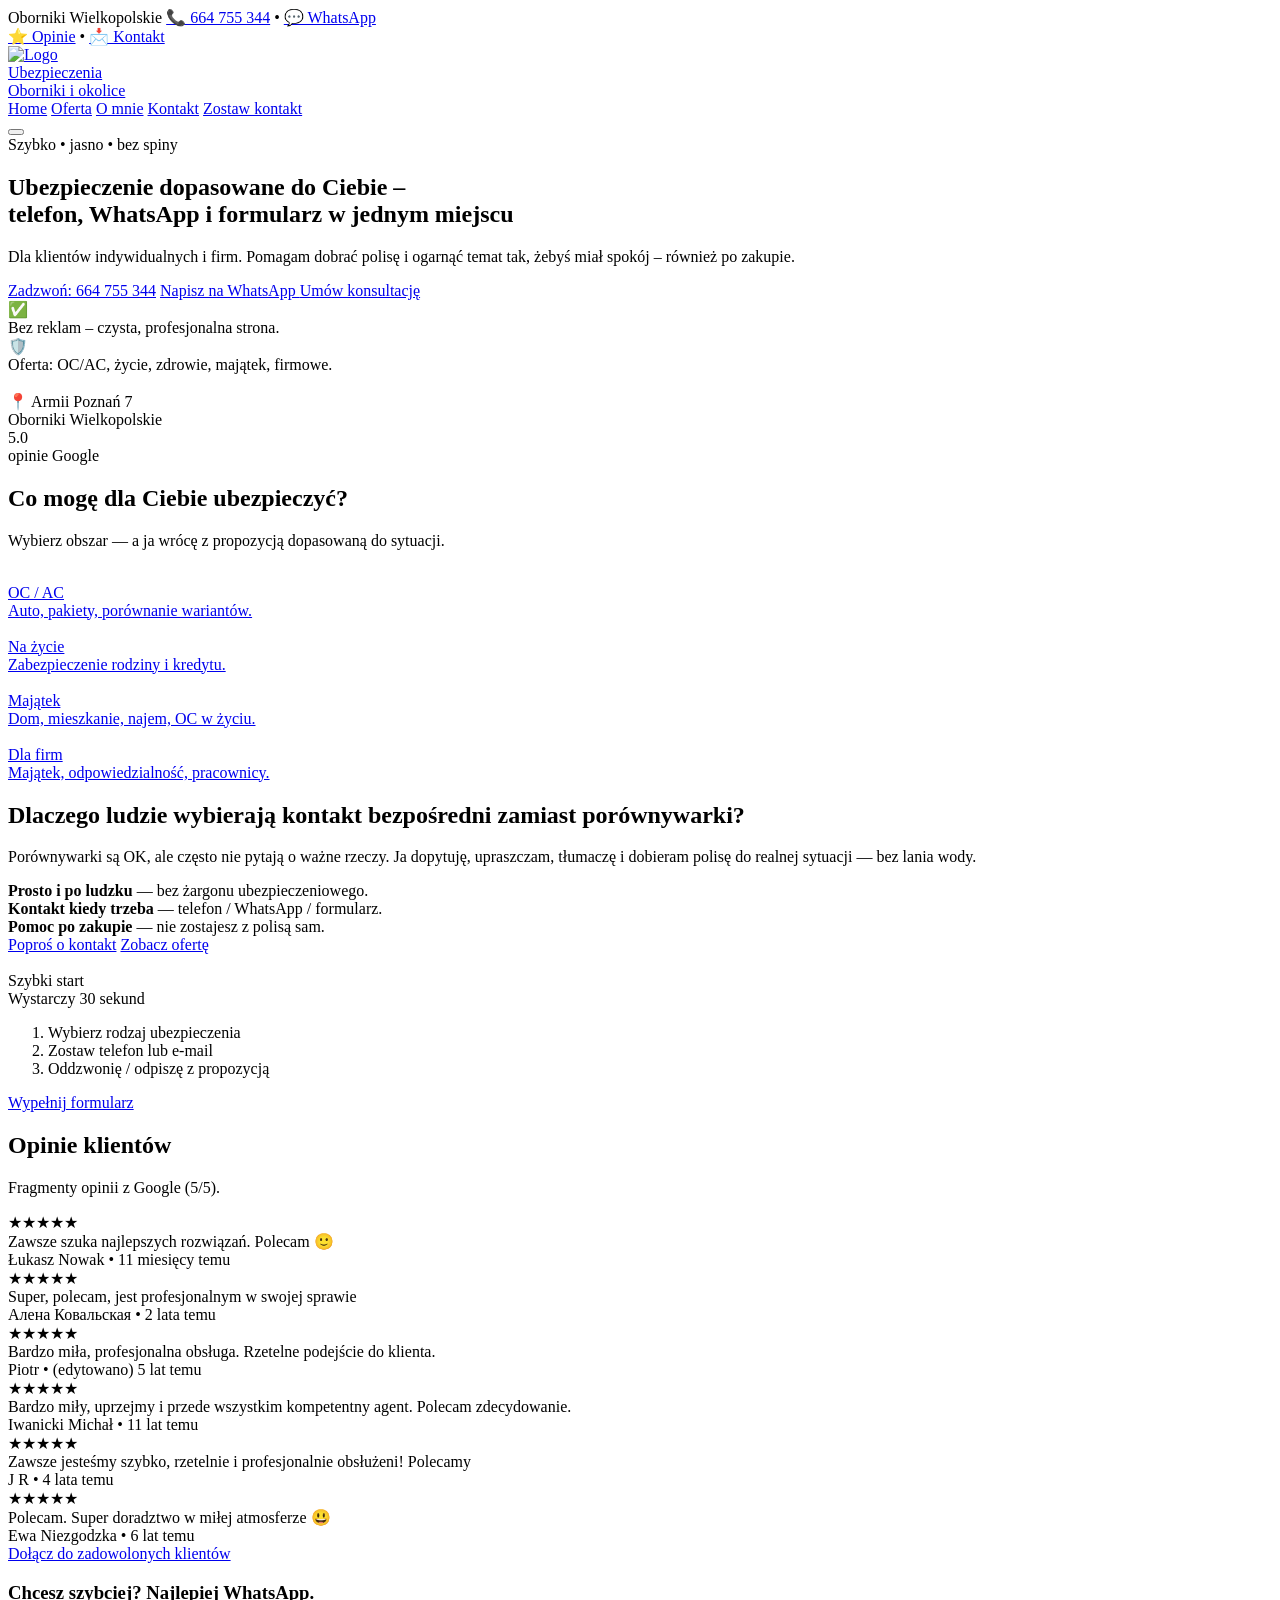
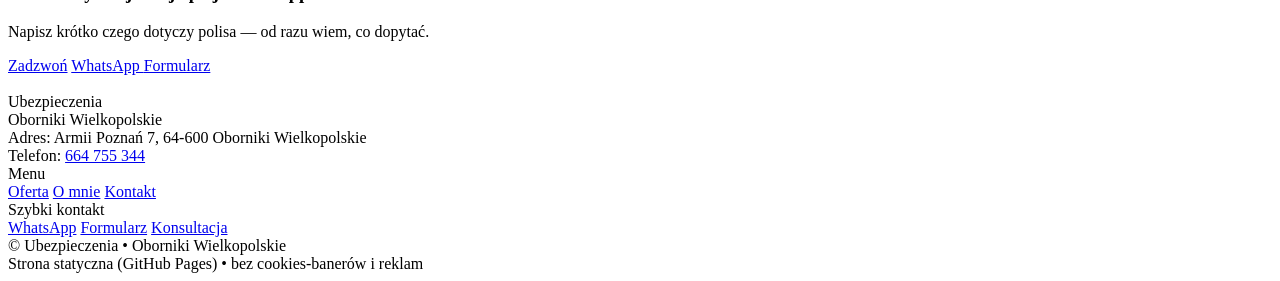
==== index.html @ a4dc32fe "Add files via upload" ====
<!doctype html>
<html lang="pl">
<head>
  <meta charset="utf-8" />
  <meta name="viewport" content="width=device-width,initial-scale=1" />
  <meta name="description" content="Ubezpieczenia Oborniki Wielkopolskie – szybki kontakt, dopasowanie polisy, pomoc po sprzedaży. Zadzwoń lub napisz na WhatsApp." />
  <title>Ubezpieczenia – Oborniki Wielkopolskie | Kontakt od ręki</title>
  <link rel="icon" href="assets/logo/logo.svg" type="image/svg+xml">
  <link rel="stylesheet" href="assets/css/style.css" />
</head>

<body>
  <!-- Top bar -->
  <div class="topbar">
    <div class="container topbar__inner">
      <div class="topbar__left">
        <span class="badge">Oborniki Wielkopolskie</span>
        <a class="topbar__link" href="tel:+48664755344">📞 664 755 344</a>
        <span class="dot">•</span>
        <a class="topbar__link" target="_blank" rel="noopener" href="https://wa.me/48664755344?text=Cze%C5%9B%C4%87%2C%20chc%C4%99%20pozna%C4%87%20ofert%C4%99%20ubezpieczenia.">💬 WhatsApp</a>
      </div>
      <div class="topbar__right">
        <a class="topbar__link" href="#opinie">⭐ Opinie</a>
        <span class="dot">•</span>
        <a class="topbar__link" href="kontakt.html">📩 Kontakt</a>
      </div>
    </div>
  </div>

  <!-- Header -->
  <header class="header">
    <div class="container header__inner">
      <a class="brand" href="index.html" aria-label="Strona główna">
        <img src="assets/logo/logo.svg" class="brand__logo" alt="Logo" />
        <div class="brand__text">
          <div class="brand__name">Ubezpieczenia</div>
          <div class="brand__sub">Oborniki i okolice</div>
        </div>
      </a>

      <nav class="nav" id="nav">
        <a class="nav__link is-active" href="index.html">Home</a>
        <a class="nav__link" href="oferta.html">Oferta</a>
        <a class="nav__link" href="o-mnie.html">O mnie</a>
        <a class="nav__link" href="kontakt.html">Kontakt</a>
        <a class="btn btn--small btn--primary" href="kontakt.html#formularz">Zostaw kontakt</a>
      </nav>

      <button class="burger" id="burger" aria-label="Menu">
        <span></span><span></span><span></span>
      </button>
    </div>
  </header>

  <!-- Hero -->
  <main>
    <section class="hero">
      <div class="container hero__inner">
        <div class="hero__content">
          <div class="kicker">Szybko • jasno • bez spiny</div>
          <h1 class="hero__title">
            Ubezpieczenie dopasowane do Ciebie –<br />
            <span class="accent">telefon, WhatsApp i formularz</span> w jednym miejscu
          </h1>
          <p class="hero__desc">
            Dla klientów indywidualnych i firm. Pomagam dobrać polisę i ogarnąć temat tak,
            żebyś miał spokój – również po zakupie.
          </p>

          <div class="hero__cta">
            <a class="btn btn--primary" href="tel:+48664755344">Zadzwoń: 664 755 344</a>
            <a class="btn btn--ghost" target="_blank" rel="noopener"
               href="https://wa.me/48664755344?text=Cze%C5%9B%C4%87%2C%20chc%C4%99%20pozna%C4%87%20ofert%C4%99%20ubezpieczenia.">
              Napisz na WhatsApp
            </a>
            <a class="btn btn--soft" href="kontakt.html#konsultacja">Umów konsultację</a>
          </div>

          <div class="hero__proof">
            <div class="proof">
              <div class="proof__icon">✅</div>
              <div class="proof__text">
                Bez reklam – czysta, profesjonalna strona.
              </div>
            </div>
            <div class="proof">
              <div class="proof__icon">🛡️</div>
              <div class="proof__text">
                Oferta: OC/AC, życie, zdrowie, majątek, firmowe.
              </div>
            </div>
          </div>
        </div>

        <div class="hero__visual" aria-hidden="true">
          <div class="cardVisual">
            <img src="assets/img/hero-illustration.svg" alt="" />
            <div class="cardVisual__float cardVisual__float--1">
              <div class="miniTag">📍 Armii Poznań 7</div>
              <div class="miniTag miniTag--alt">Oborniki Wielkopolskie</div>
            </div>
            <div class="cardVisual__float cardVisual__float--2">
              <div class="miniStat">
                <div class="miniStat__big">5.0</div>
                <div class="miniStat__small">opinie Google</div>
              </div>
            </div>
          </div>
        </div>
      </div>

      <div class="hero__bg" aria-hidden="true"></div>
    </section>

    <!-- Services -->
    <section class="section">
      <div class="container">
        <div class="section__head">
          <h2>Co mogę dla Ciebie ubezpieczyć?</h2>
          <p>Wybierz obszar — a ja wrócę z propozycją dopasowaną do sytuacji.</p>
        </div>

        <div class="grid4">
          <a class="svc" href="oferta.html#ocac">
            <img src="assets/img/car.svg" alt="" class="svc__icon">
            <div class="svc__title">OC / AC</div>
            <div class="svc__desc">Auto, pakiety, porównanie wariantów.</div>
          </a>

          <a class="svc" href="oferta.html#zycie">
            <img src="assets/img/heart.svg" alt="" class="svc__icon">
            <div class="svc__title">Na życie</div>
            <div class="svc__desc">Zabezpieczenie rodziny i kredytu.</div>
          </a>

          <a class="svc" href="oferta.html#majatek">
            <img src="assets/img/home.svg" alt="" class="svc__icon">
            <div class="svc__title">Majątek</div>
            <div class="svc__desc">Dom, mieszkanie, najem, OC w życiu.</div>
          </a>

          <a class="svc" href="oferta.html#firma">
            <img src="assets/img/business.svg" alt="" class="svc__icon">
            <div class="svc__title">Dla firm</div>
            <div class="svc__desc">Majątek, odpowiedzialność, pracownicy.</div>
          </a>
        </div>
      </div>
    </section>

    <!-- Why -->
    <section class="section section--alt">
      <div class="container twoCol">
        <div>
          <h2>Dlaczego ludzie wybierają kontakt bezpośredni zamiast porównywarki?</h2>
          <p class="muted">
            Porównywarki są OK, ale często nie pytają o ważne rzeczy. Ja dopytuję, upraszczam,
            tłumaczę i dobieram polisę do realnej sytuacji — bez lania wody.
          </p>

          <div class="bullets">
            <div class="bullet">
              <div class="bullet__dot"></div>
              <div><b>Prosto i po ludzku</b> — bez żargonu ubezpieczeniowego.</div>
            </div>
            <div class="bullet">
              <div class="bullet__dot"></div>
              <div><b>Kontakt kiedy trzeba</b> — telefon / WhatsApp / formularz.</div>
            </div>
            <div class="bullet">
              <div class="bullet__dot"></div>
              <div><b>Pomoc po zakupie</b> — nie zostajesz z polisą sam.</div>
            </div>
          </div>

          <div class="ctaRow">
            <a class="btn btn--primary" href="kontakt.html#formularz">Poproś o kontakt</a>
            <a class="btn btn--ghost" href="oferta.html">Zobacz ofertę</a>
          </div>
        </div>

        <div class="infoCard">
          <div class="infoCard__top">
            <img src="assets/img/shield.svg" alt="" class="infoCard__icon">
            <div>
              <div class="infoCard__title">Szybki start</div>
              <div class="infoCard__sub">Wystarczy 30 sekund</div>
            </div>
          </div>
          <ol class="steps">
            <li>Wybierz rodzaj ubezpieczenia</li>
            <li>Zostaw telefon lub e-mail</li>
            <li>Oddzwonię / odpiszę z propozycją</li>
          </ol>
          <a class="btn btn--soft w100" href="kontakt.html#formularz">Wypełnij formularz</a>
        </div>
      </div>
    </section>

    <!-- Reviews -->
    <section class="section" id="opinie">
      <div class="container">
        <div class="section__head">
          <h2>Opinie klientów</h2>
          <p>Fragmenty opinii z Google (5/5).</p>
        </div>

        <div class="reviews">
          <article class="review">
            <div class="review__stars">★★★★★</div>
            <div class="review__text">Zawsze szuka najlepszych rozwiązań. Polecam 🙂</div>
            <div class="review__meta">Łukasz Nowak • 11 miesięcy temu</div>
          </article>

          <article class="review">
            <div class="review__stars">★★★★★</div>
            <div class="review__text">Super, polecam, jest profesjonalnym w swojej sprawie</div>
            <div class="review__meta">Алена Ковальская • 2 lata temu</div>
          </article>

          <article class="review">
            <div class="review__stars">★★★★★</div>
            <div class="review__text">Bardzo miła, profesjonalna obsługa. Rzetelne podejście do klienta.</div>
            <div class="review__meta">Piotr • (edytowano) 5 lat temu</div>
          </article>

          <article class="review">
            <div class="review__stars">★★★★★</div>
            <div class="review__text">Bardzo miły, uprzejmy i przede wszystkim kompetentny agent. Polecam zdecydowanie.</div>
            <div class="review__meta">Iwanicki Michał • 11 lat temu</div>
          </article>

          <article class="review">
            <div class="review__stars">★★★★★</div>
            <div class="review__text">Zawsze jesteśmy szybko, rzetelnie i profesjonalnie obsłużeni! Polecamy</div>
            <div class="review__meta">J R • 4 lata temu</div>
          </article>

          <article class="review">
            <div class="review__stars">★★★★★</div>
            <div class="review__text">Polecam. Super doradztwo w miłej atmosferze 😃</div>
            <div class="review__meta">Ewa Niezgodzka • 6 lat temu</div>
          </article>
        </div>

        <div class="center">
          <a class="btn btn--ghost" href="kontakt.html#formularz">Dołącz do zadowolonych klientów</a>
        </div>
      </div>
    </section>

    <!-- Footer CTA -->
    <section class="finalCta">
      <div class="container finalCta__inner">
        <div>
          <h3>Chcesz szybciej? Najlepiej WhatsApp.</h3>
          <p class="muted">Napisz krótko czego dotyczy polisa — od razu wiem, co dopytać.</p>
        </div>
        <div class="finalCta__buttons">
          <a class="btn btn--primary" href="tel:+48664755344">Zadzwoń</a>
          <a class="btn btn--ghost" target="_blank" rel="noopener"
             href="https://wa.me/48664755344?text=Cze%C5%9B%C4%87%2C%20chc%C4%99%20porozmawia%C4%87%20o%20ubezpieczeniu.">
            WhatsApp
          </a>
          <a class="btn btn--soft" href="kontakt.html#formularz">Formularz</a>
        </div>
      </div>
    </section>
  </main>

  <footer class="footer">
    <div class="container footer__inner">
      <div class="footer__col">
        <div class="footer__brand">
          <img src="assets/logo/logo.svg" alt="" />
          <div>
            <div class="footer__name">Ubezpieczenia</div>
            <div class="footer__sub">Oborniki Wielkopolskie</div>
          </div>
        </div>
        <div class="footer__small">
          Adres: Armii Poznań 7, 64-600 Oborniki Wielkopolskie<br />
          Telefon: <a href="tel:+48664755344">664 755 344</a>
        </div>
      </div>

      <div class="footer__col">
        <div class="footer__title">Menu</div>
        <a href="oferta.html">Oferta</a>
        <a href="o-mnie.html">O mnie</a>
        <a href="kontakt.html">Kontakt</a>
      </div>

      <div class="footer__col">
        <div class="footer__title">Szybki kontakt</div>
        <a target="_blank" rel="noopener" href="https://wa.me/48664755344">WhatsApp</a>
        <a href="kontakt.html#formularz">Formularz</a>
        <a href="kontakt.html#konsultacja">Konsultacja</a>
      </div>
    </div>

    <div class="container footer__bottom">
      <div>© <span id="year"></span> Ubezpieczenia • Oborniki Wielkopolskie</div>
      <div class="muted">Strona statyczna (GitHub Pages) • bez cookies-banerów i reklam</div>
    </div>
  </footer>

  <script src="assets/js/main.js"></script>
</body>
</html>
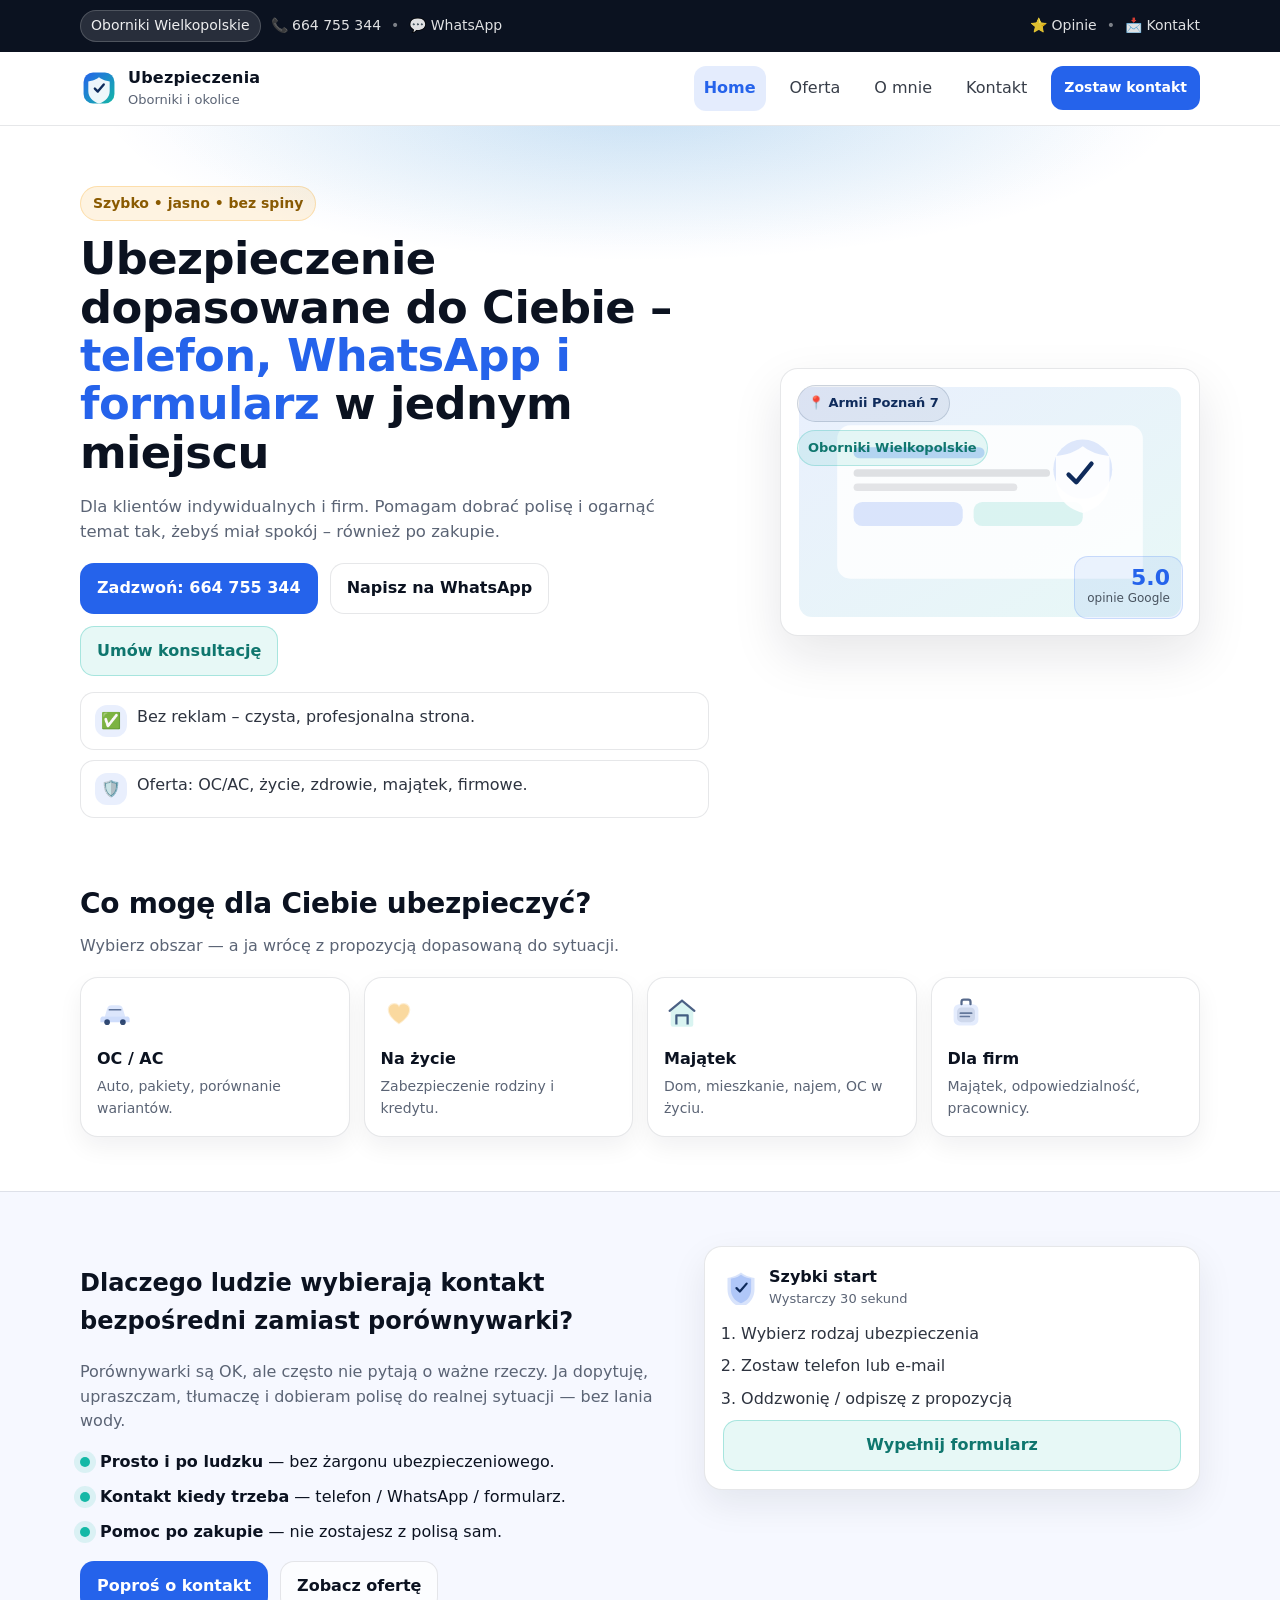
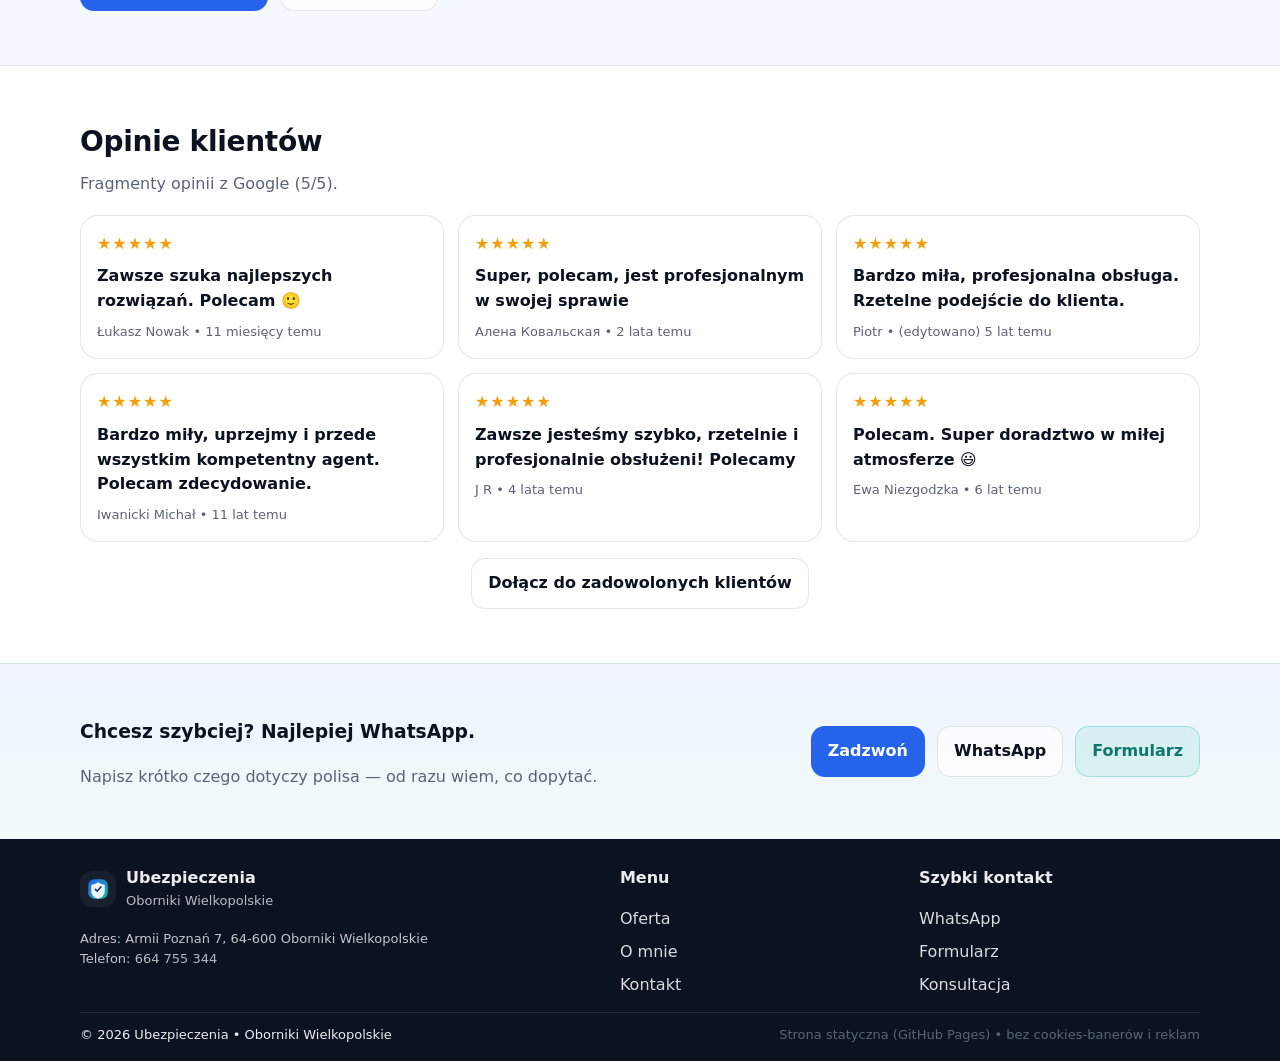
==== commit 8c571a6f: "Update index.html" ====
--- a/index.html
+++ b/index.html
@@ -6,7 +6,7 @@
   <meta name="description" content="Ubezpieczenia Oborniki Wielkopolskie – szybki kontakt, dopasowanie polisy, pomoc po sprzedaży. Zadzwoń lub napisz na WhatsApp." />
   <title>Ubezpieczenia – Oborniki Wielkopolskie | Kontakt od ręki</title>
   <link rel="icon" href="assets/logo/logo.svg" type="image/svg+xml">
-  <link rel="stylesheet" href="assets/css/style.css" />
+  <link rel="stylesheet" href="assets/css/style.css"/>
 </head>
 
 <body>
@@ -307,4 +307,5 @@
 
   <script src="assets/js/main.js"></script>
 </body>
-</html>+
+</html>
--- a/assets/css/style.css
+++ b/assets/css/style.css
@@ -0,0 +1,413 @@
+:root{
+  --bg:#ffffff;
+  --text:#0b1220;
+  --muted:#5b6475;
+  --border: rgba(15,23,42,.10);
+
+  /* Kolory "osobno", bez miksowania tęczy */
+  --blue:#2563eb;     /* główny */
+  --navy:#0f2b5b;     /* premium akcent */
+  --mint:#14b8a6;     /* drugi akcent (np. CTA soft) */
+  --amber:#f59e0b;    /* małe znaczniki */
+  --card:#ffffff;
+  --alt:#f6f8ff;      /* sekcje jasne */
+  --shadow: 0 20px 50px rgba(15,23,42,.10);
+  --radius: 18px;
+}
+
+*{box-sizing:border-box}
+html,body{margin:0;padding:0}
+body{
+  font-family: ui-sans-serif, system-ui, -apple-system, Segoe UI, Roboto, Arial, "Apple Color Emoji","Segoe UI Emoji";
+  color:var(--text);
+  background:var(--bg);
+  line-height:1.55;
+}
+
+a{color:inherit;text-decoration:none}
+.container{width:min(1120px, 92%); margin:0 auto}
+
+.topbar{
+  background: #0b1220;
+  color: rgba(255,255,255,.92);
+  font-size:14px;
+}
+.topbar__inner{
+  display:flex; align-items:center; justify-content:space-between;
+  padding:10px 0;
+  gap:12px;
+}
+.topbar__left, .topbar__right{display:flex; align-items:center; gap:10px; flex-wrap:wrap}
+.topbar__link{opacity:.95}
+.topbar__link:hover{opacity:1}
+.dot{opacity:.5}
+.badge{
+  display:inline-flex; align-items:center; padding:4px 10px;
+  border-radius:999px;
+  background: rgba(255,255,255,.12);
+  border: 1px solid rgba(255,255,255,.18);
+}
+
+.header{
+  position:sticky; top:0; z-index:50;
+  background: rgba(255,255,255,.78);
+  backdrop-filter: blur(10px);
+  border-bottom: 1px solid var(--border);
+}
+.header__inner{
+  display:flex; align-items:center; justify-content:space-between;
+  padding:14px 0;
+  gap:14px;
+}
+
+.brand{display:flex; align-items:center; gap:10px}
+.brand__logo{width:38px; height:38px}
+.brand__name{font-weight:800; letter-spacing:.2px}
+.brand__sub{font-size:13px; color:var(--muted)}
+
+.nav{display:flex; align-items:center; gap:14px}
+.nav__link{
+  padding:10px 10px;
+  color: rgba(11,18,32,.82);
+  border-radius:12px;
+}
+.nav__link:hover{background: rgba(37,99,235,.08)}
+.nav__link.is-active{background: rgba(37,99,235,.12); color: var(--blue); font-weight:650}
+
+.burger{display:none; border:0; background:transparent; padding:10px; border-radius:12px}
+.burger:hover{background: rgba(37,99,235,.08)}
+.burger span{display:block; width:22px; height:2px; background:var(--text); margin:5px 0; border-radius:999px}
+
+.btn{
+  display:inline-flex; align-items:center; justify-content:center;
+  gap:10px;
+  padding:12px 16px;
+  border-radius: 14px;
+  border: 1px solid var(--border);
+  cursor:pointer;
+  transition: transform .12s ease, box-shadow .12s ease, background .12s ease;
+  user-select:none;
+  font-weight:650;
+}
+.btn:hover{transform: translateY(-1px); box-shadow: 0 12px 28px rgba(15,23,42,.12)}
+.btn--small{padding:10px 12px; border-radius: 12px; font-size:14px}
+
+.btn--primary{
+  background: var(--blue);
+  color:white;
+  border-color: rgba(37,99,235,.35);
+}
+.btn--ghost{
+  background: rgba(255,255,255,.70);
+}
+.btn--soft{
+  background: rgba(20,184,166,.10);
+  border-color: rgba(20,184,166,.30);
+  color: #0f766e;
+}
+
+.hero{
+  position:relative;
+  padding:60px 0 10px;
+  overflow:hidden;
+}
+.hero__inner{
+  display:grid;
+  grid-template-columns: 1.15fr .85fr;
+  align-items:center;
+  gap:26px;
+}
+.hero__bg{
+  position:absolute; inset:-40% -20% auto -20%;
+  height:520px;
+  background: radial-gradient(closest-side, rgba(37,99,235,.16), transparent 60%),
+              radial-gradient(closest-side, rgba(20,184,166,.10), transparent 55%);
+  pointer-events:none;
+}
+.kicker{
+  display:inline-flex;
+  padding:6px 12px;
+  border-radius:999px;
+  background: rgba(245,158,11,.12);
+  border: 1px solid rgba(245,158,11,.25);
+  color:#8a5a00;
+  font-weight:700;
+  font-size:14px;
+}
+.hero__title{
+  margin:14px 0 8px;
+  font-size: clamp(30px, 3.5vw, 48px);
+  line-height:1.08;
+  letter-spacing:-.6px;
+}
+.accent{color: var(--blue)}
+.hero__desc{color:var(--muted); font-size:16.5px; max-width: 58ch}
+.hero__cta{display:flex; gap:12px; flex-wrap:wrap; margin-top:18px}
+
+.hero__proof{display:grid; gap:10px; margin-top:16px}
+.proof{
+  display:flex; align-items:flex-start; gap:10px;
+  padding:12px 14px;
+  background: rgba(255,255,255,.70);
+  border: 1px solid var(--border);
+  border-radius: 14px;
+}
+.proof__icon{width:32px; height:32px; display:grid; place-items:center; border-radius:12px; background: rgba(37,99,235,.10)}
+.proof__text{color: rgba(11,18,32,.86)}
+
+.hero__visual{display:flex; justify-content:flex-end}
+.cardVisual{
+  width:min(420px, 100%);
+  border-radius: var(--radius);
+  background: white;
+  border: 1px solid var(--border);
+  box-shadow: var(--shadow);
+  padding: 18px;
+  position:relative;
+}
+.cardVisual img{width:100%; height:auto; display:block}
+.cardVisual__float{
+  position:absolute;
+  display:flex;
+  gap:8px;
+  align-items:center;
+}
+.cardVisual__float--1{top:16px; left:16px; flex-direction:column; align-items:flex-start}
+.cardVisual__float--2{bottom:16px; right:16px}
+
+.miniTag{
+  background: rgba(15,43,91,.06);
+  border: 1px solid rgba(15,43,91,.16);
+  color: var(--navy);
+  padding:7px 10px;
+  border-radius:999px;
+  font-weight:700;
+  font-size:13px;
+}
+.miniTag--alt{
+  background: rgba(20,184,166,.10);
+  border-color: rgba(20,184,166,.25);
+  color:#0f766e;
+}
+.miniStat{
+  padding:10px 12px;
+  border-radius: 14px;
+  border: 1px solid rgba(37,99,235,.18);
+  background: rgba(37,99,235,.08);
+  text-align:right;
+}
+.miniStat__big{font-size:22px; font-weight:900; color: var(--blue); line-height:1}
+.miniStat__small{font-size:12px; color: rgba(11,18,32,.70)}
+
+.section{padding:54px 0}
+.section--alt{background: var(--alt); border-top: 1px solid var(--border); border-bottom: 1px solid var(--border)}
+.section__head{margin-bottom: 18px}
+.section__head h2{margin:0 0 8px; font-size:28px; letter-spacing:-.3px}
+.section__head p{margin:0; color:var(--muted)}
+
+.grid4{
+  display:grid;
+  grid-template-columns: repeat(4, 1fr);
+  gap:14px;
+}
+.svc{
+  background: white;
+  border:1px solid var(--border);
+  border-radius: var(--radius);
+  padding:16px;
+  box-shadow: 0 10px 25px rgba(15,23,42,.06);
+  transition: transform .12s ease, box-shadow .12s ease;
+}
+.svc:hover{transform: translateY(-2px); box-shadow: 0 18px 40px rgba(15,23,42,.10)}
+.svc__icon{width:36px; height:36px}
+.svc__title{margin-top:10px; font-weight:850}
+.svc__desc{margin-top:4px; color:var(--muted); font-size:14px}
+
+.twoCol{
+  display:grid;
+  grid-template-columns: 1.1fr .9fr;
+  gap:18px;
+  align-items:start;
+}
+.muted{color:var(--muted)}
+.bullets{display:grid; gap:10px; margin:16px 0}
+.bullet{display:flex; gap:10px; align-items:flex-start}
+.bullet__dot{
+  width:10px; height:10px; margin-top:7px;
+  border-radius:50%;
+  background: var(--mint);
+  box-shadow: 0 0 0 6px rgba(20,184,166,.12);
+}
+
+.infoCard{
+  background:white;
+  border:1px solid var(--border);
+  border-radius: var(--radius);
+  padding:18px;
+  box-shadow: 0 14px 36px rgba(15,23,42,.08);
+}
+.infoCard__top{display:flex; align-items:center; gap:10px}
+.infoCard__icon{width:36px; height:36px}
+.infoCard__title{font-weight:900}
+.infoCard__sub{color:var(--muted); font-size:13px}
+
+.steps{margin:12px 0 0; padding-left: 18px; color: rgba(11,18,32,.86)}
+.steps li{margin:8px 0}
+.ctaRow{display:flex; gap:12px; flex-wrap:wrap; margin-top:14px}
+
+.reviews{
+  display:grid;
+  grid-template-columns: repeat(3, 1fr);
+  gap:14px;
+}
+.review{
+  background:white;
+  border:1px solid var(--border);
+  border-radius: var(--radius);
+  padding:16px;
+}
+.review__stars{color: #f59e0b; letter-spacing:1px}
+.review__text{margin-top:8px; font-weight:650}
+.review__meta{margin-top:8px; color:var(--muted); font-size:13px}
+
+.center{display:flex; justify-content:center; margin-top:16px}
+
+.finalCta{
+  padding:34px 0;
+  background: linear-gradient(180deg, rgba(37,99,235,.08), rgba(20,184,166,.06));
+  border-top: 1px solid var(--border);
+}
+.finalCta__inner{
+  display:flex; justify-content:space-between; align-items:center; gap:16px; flex-wrap:wrap;
+}
+.finalCta__buttons{display:flex; gap:12px; flex-wrap:wrap}
+
+.footer{
+  padding:26px 0 16px;
+  border-top: 1px solid var(--border);
+  background: #0b1220;
+  color: rgba(255,255,255,.92);
+}
+.footer a{color: rgba(255,255,255,.92); opacity:.92}
+.footer a:hover{opacity:1}
+.footer__inner{
+  display:grid;
+  grid-template-columns: 1.3fr .7fr .7fr;
+  gap:18px;
+  padding-bottom:14px;
+  border-bottom: 1px solid rgba(255,255,255,.10);
+}
+.footer__brand{display:flex; gap:10px; align-items:center}
+.footer__brand img{width:36px; height:36px; background: rgba(255,255,255,.06); border-radius: 12px; padding:6px}
+.footer__name{font-weight:900}
+.footer__sub{font-size:13px; opacity:.78}
+.footer__small{margin-top:10px; font-size:13px; opacity:.82}
+.footer__title{font-weight:850; margin-bottom:8px}
+.footer__col{display:grid; gap:8px; align-content:start}
+.footer__bottom{
+  display:flex; justify-content:space-between; gap:12px; flex-wrap:wrap;
+  padding-top:12px; font-size:13px;
+}
+.footer--simple .footer__bottom{border-top:0}
+
+.page{padding-bottom: 20px}
+.pageHero{
+  padding:38px 0;
+  background: radial-gradient(closest-side, rgba(37,99,235,.12), transparent 65%);
+  border-bottom: 1px solid var(--border);
+}
+.pageHero__inner{
+  display:flex; justify-content:space-between; align-items:center; gap:14px; flex-wrap:wrap;
+}
+.pageHero__cta{display:flex; gap:12px; flex-wrap:wrap}
+.pageHero h1{margin:0; font-size:34px; letter-spacing:-.4px}
+.pageHero p{margin:8px 0 0}
+
+.offerGrid{
+  display:grid;
+  grid-template-columns: repeat(3, 1fr);
+  gap:14px;
+}
+.offerCard{
+  background:white;
+  border:1px solid var(--border);
+  border-radius: var(--radius);
+  padding:16px;
+  box-shadow: 0 10px 25px rgba(15,23,42,.06);
+}
+.offerCard__head{display:flex; align-items:center; gap:10px}
+.offerCard__head img{width:34px; height:34px}
+.offerCard h2{margin:0; font-size:18px}
+.link{display:inline-flex; margin-top:10px; color:var(--blue); font-weight:800}
+.link:hover{text-decoration:underline}
+
+.form{
+  margin-top:14px;
+  background: white;
+  border:1px solid var(--border);
+  border-radius: var(--radius);
+  padding:16px;
+  box-shadow: 0 10px 25px rgba(15,23,42,.06);
+}
+.form label{display:grid; gap:6px; font-weight:750; font-size:14px}
+.form input, .form select, .form textarea{
+  width:100%;
+  padding:12px 12px;
+  border-radius: 14px;
+  border:1px solid var(--border);
+  outline:none;
+  font: inherit;
+}
+.form input:focus, .form select:focus, .form textarea:focus{
+  border-color: rgba(37,99,235,.45);
+  box-shadow: 0 0 0 4px rgba(37,99,235,.12);
+}
+.form__row{display:grid; grid-template-columns: 1fr 1fr; gap:12px; margin-bottom:12px}
+.form__note{margin:10px 0 0; font-size:13px}
+.honeypot{display:none !important}
+
+.pill{
+  display:inline-flex;
+  padding:6px 10px;
+  border-radius:999px;
+  background: rgba(15,43,91,.08);
+  border: 1px solid rgba(15,43,91,.18);
+  color: var(--navy);
+  font-weight:850;
+  font-size:13px;
+}
+.pill--blue{
+  background: rgba(37,99,235,.10);
+  border-color: rgba(37,99,235,.22);
+  color: var(--blue);
+}
+.mt8{margin-top:8px}
+.w100{width:100%}
+.line{height:1px; background: var(--border); margin:14px 0}
+.miniList{display:grid; gap:8px; margin-top:10px}
+
+@media (max-width: 980px){
+  .hero__inner{grid-template-columns:1fr; padding-bottom: 14px}
+  .hero__visual{justify-content:flex-start}
+  .grid4{grid-template-columns: repeat(2, 1fr)}
+  .twoCol{grid-template-columns:1fr}
+  .reviews{grid-template-columns:1fr}
+  .offerGrid{grid-template-columns:1fr}
+}
+
+@media (max-width: 760px){
+  .nav{
+    position: fixed; inset: 64px 12px auto 12px;
+    background: rgba(255,255,255,.96);
+    border: 1px solid var(--border);
+    border-radius: 18px;
+    padding: 12px;
+    box-shadow: var(--shadow);
+    display:none;
+    flex-direction:column;
+    align-items:stretch;
+  }
+  .nav.is-open{display:flex}
+  .burger{display:inline-block}
+  .form__row{grid-template-columns:1fr}
+}
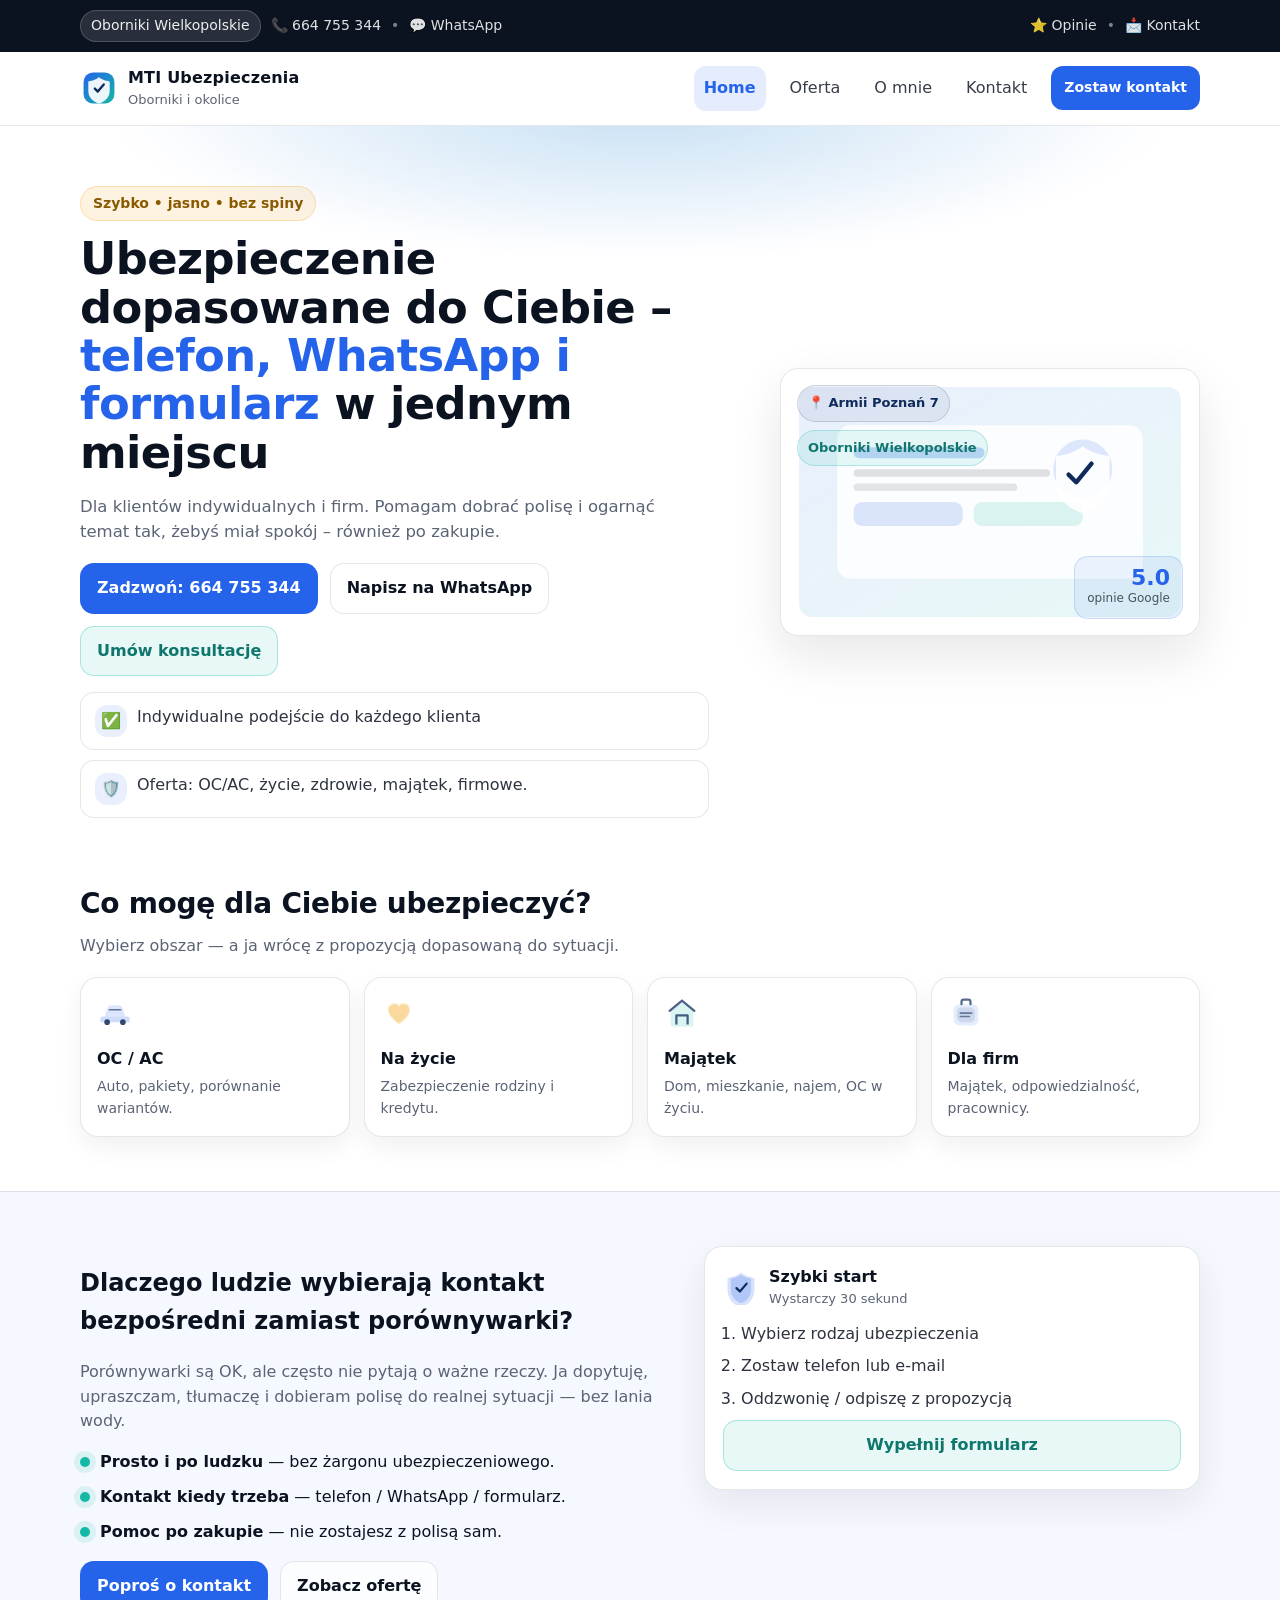
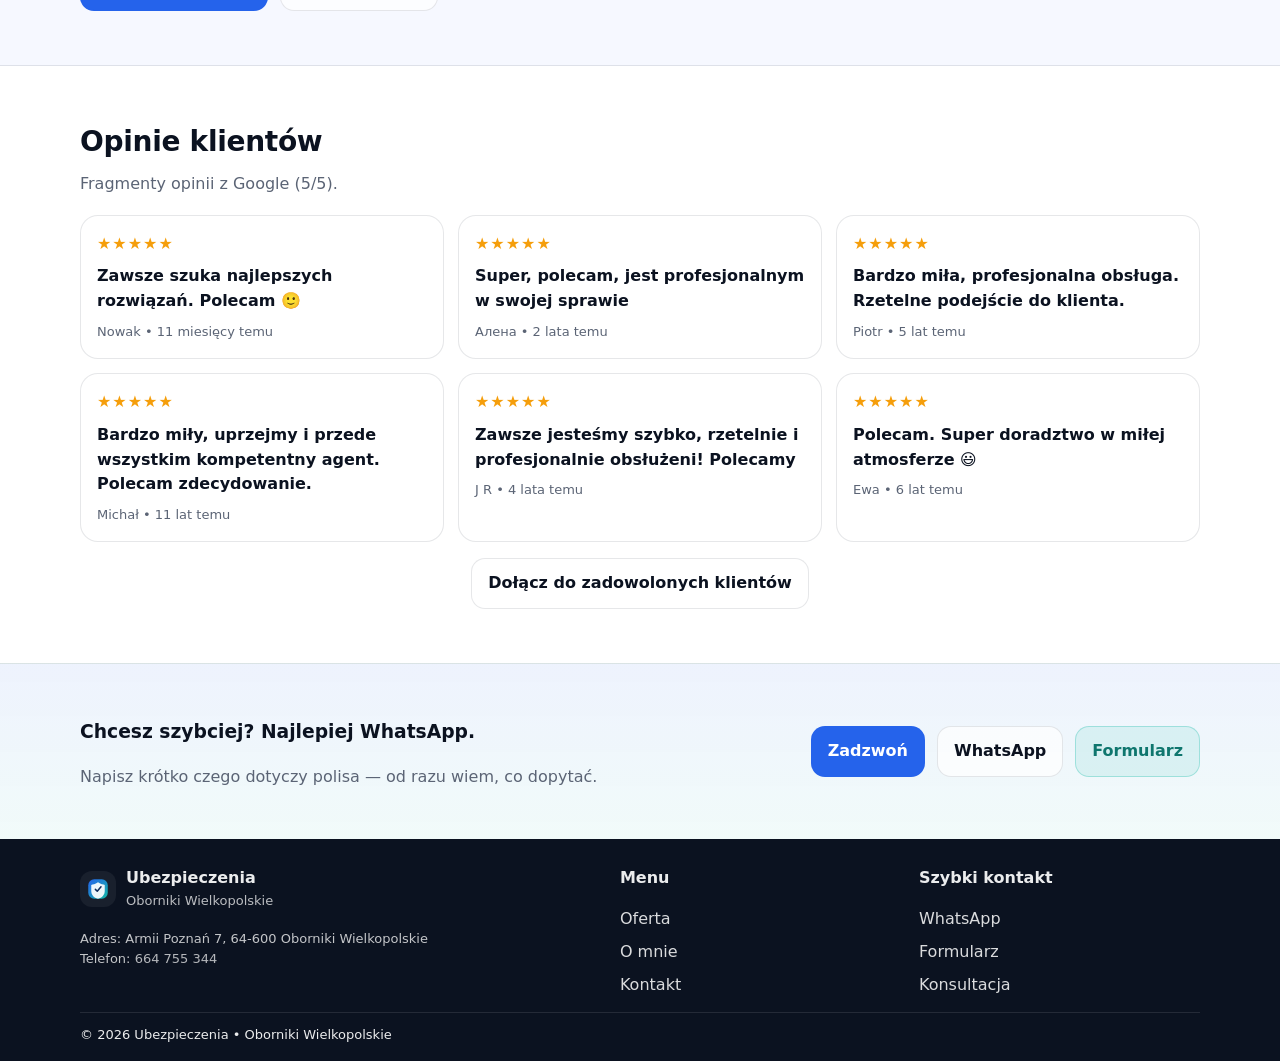
==== commit 3955035c: "Update index.html" ====
--- a/index.html
+++ b/index.html
@@ -33,7 +33,7 @@
       <a class="brand" href="index.html" aria-label="Strona główna">
         <img src="assets/logo/logo.svg" class="brand__logo" alt="Logo" />
         <div class="brand__text">
-          <div class="brand__name">Ubezpieczenia</div>
+          <div class="brand__name">MTI Ubezpieczenia</div>
           <div class="brand__sub">Oborniki i okolice</div>
         </div>
       </a>
@@ -80,7 +80,7 @@
             <div class="proof">
               <div class="proof__icon">✅</div>
               <div class="proof__text">
-                Bez reklam – czysta, profesjonalna strona.
+                Indywidualne podejście do każdego klienta
               </div>
             </div>
             <div class="proof">
@@ -209,25 +209,25 @@
           <article class="review">
             <div class="review__stars">★★★★★</div>
             <div class="review__text">Zawsze szuka najlepszych rozwiązań. Polecam 🙂</div>
-            <div class="review__meta">Łukasz Nowak • 11 miesięcy temu</div>
+            <div class="review__meta">Nowak • 11 miesięcy temu</div>
           </article>
 
           <article class="review">
             <div class="review__stars">★★★★★</div>
             <div class="review__text">Super, polecam, jest profesjonalnym w swojej sprawie</div>
-            <div class="review__meta">Алена Ковальская • 2 lata temu</div>
+            <div class="review__meta">Алена • 2 lata temu</div>
           </article>
 
           <article class="review">
             <div class="review__stars">★★★★★</div>
             <div class="review__text">Bardzo miła, profesjonalna obsługa. Rzetelne podejście do klienta.</div>
-            <div class="review__meta">Piotr • (edytowano) 5 lat temu</div>
+            <div class="review__meta">Piotr •  5 lat temu</div>
           </article>
 
           <article class="review">
             <div class="review__stars">★★★★★</div>
             <div class="review__text">Bardzo miły, uprzejmy i przede wszystkim kompetentny agent. Polecam zdecydowanie.</div>
-            <div class="review__meta">Iwanicki Michał • 11 lat temu</div>
+            <div class="review__meta">Michał • 11 lat temu</div>
           </article>
 
           <article class="review">
@@ -239,7 +239,7 @@
           <article class="review">
             <div class="review__stars">★★★★★</div>
             <div class="review__text">Polecam. Super doradztwo w miłej atmosferze 😃</div>
-            <div class="review__meta">Ewa Niezgodzka • 6 lat temu</div>
+            <div class="review__meta">Ewa • 6 lat temu</div>
           </article>
         </div>
 
@@ -301,7 +301,6 @@
 
     <div class="container footer__bottom">
       <div>© <span id="year"></span> Ubezpieczenia • Oborniki Wielkopolskie</div>
-      <div class="muted">Strona statyczna (GitHub Pages) • bez cookies-banerów i reklam</div>
     </div>
   </footer>
 
@@ -309,3 +308,4 @@
 </body>
 
 </html>
+
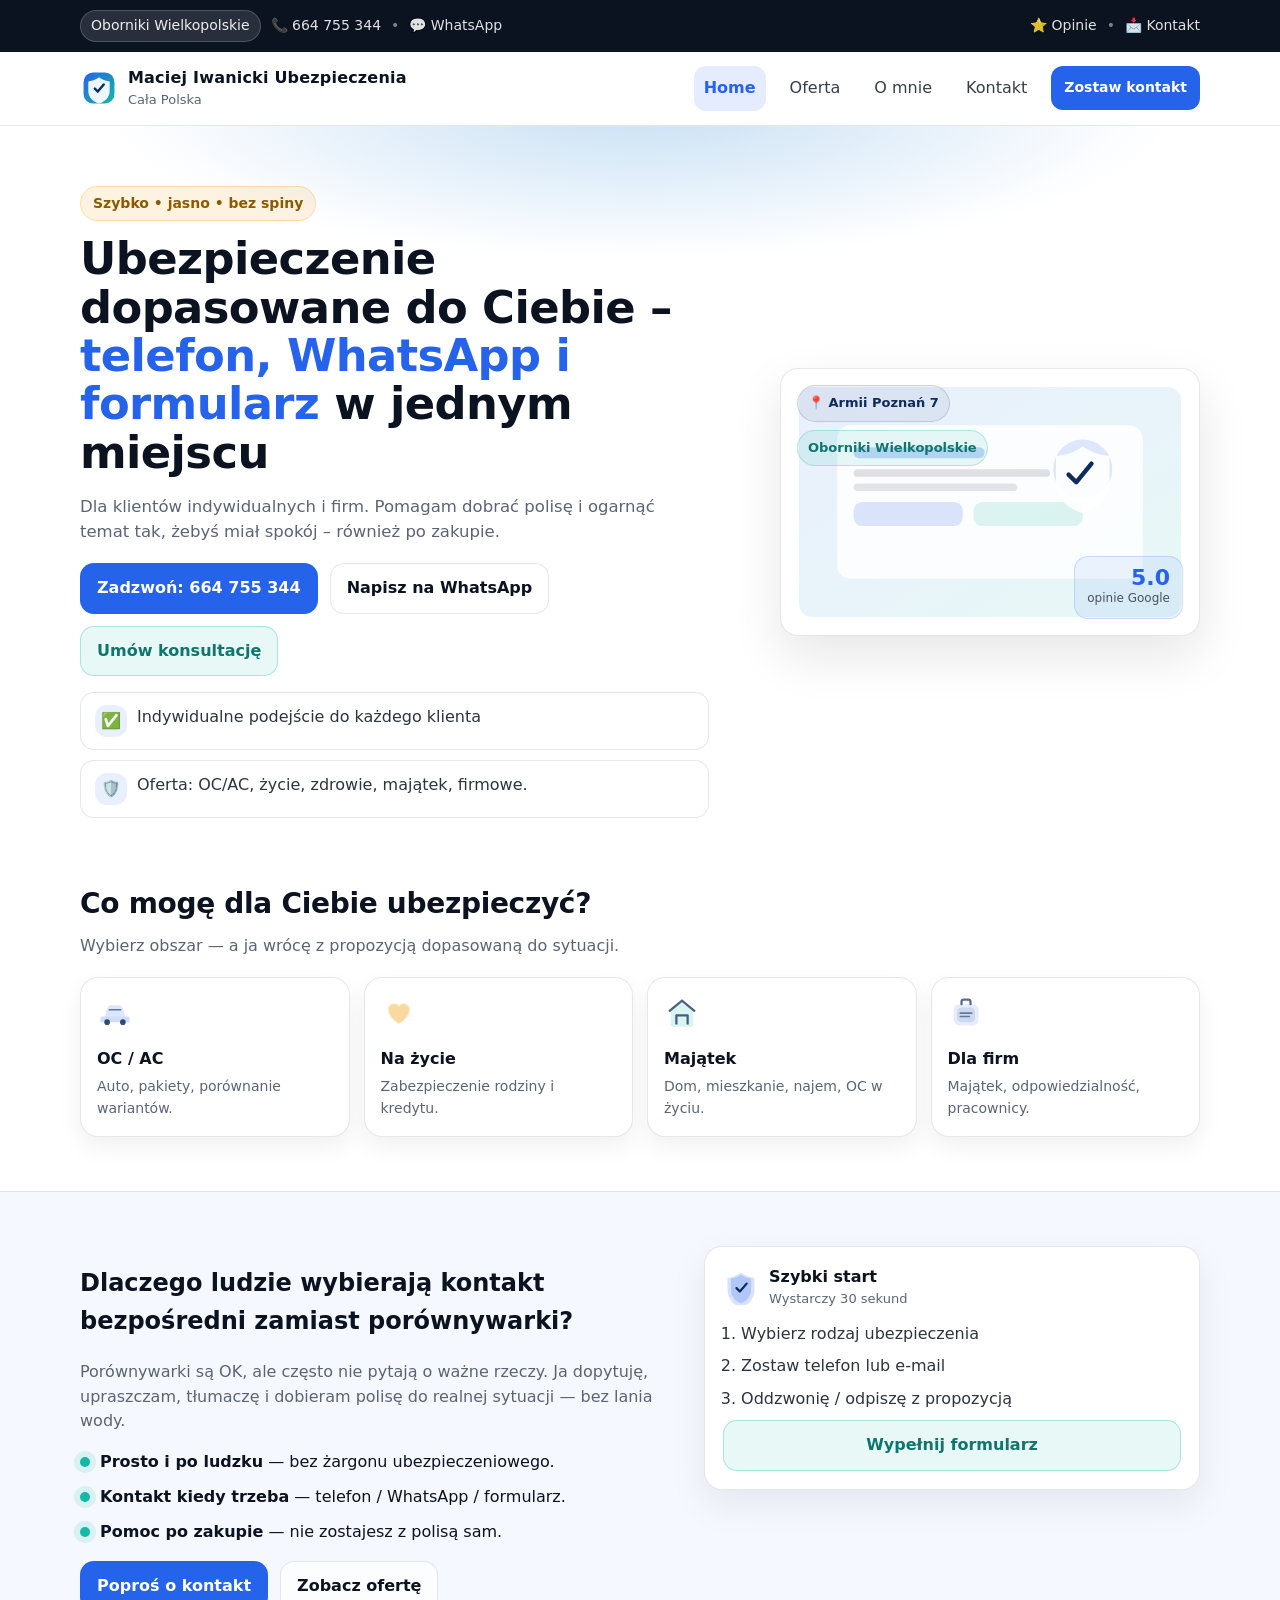
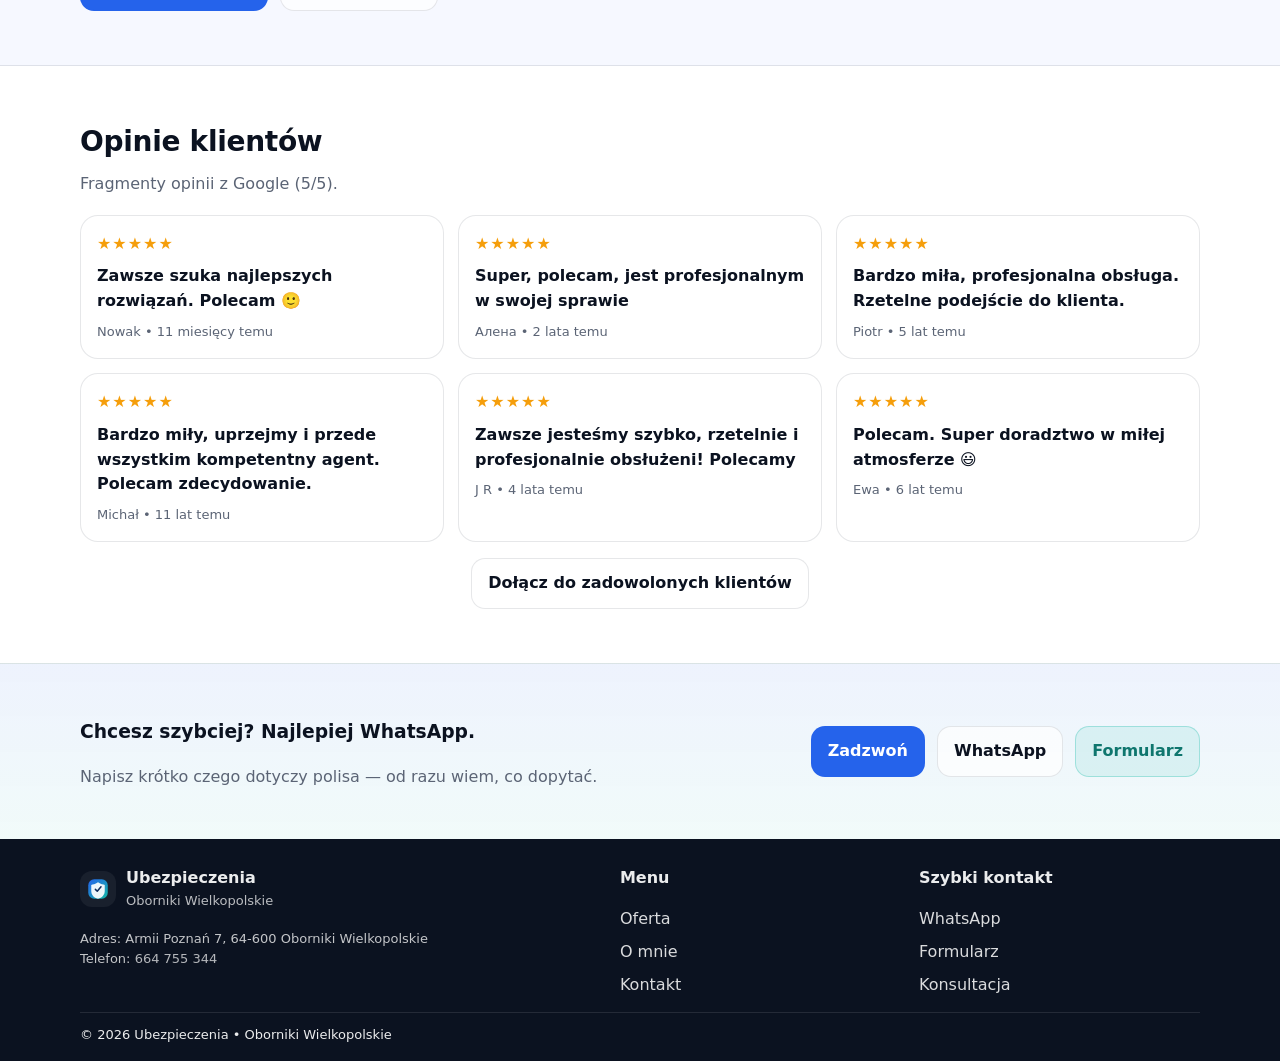
==== commit 2d23bea8: "Update index.html" ====
--- a/index.html
+++ b/index.html
@@ -33,8 +33,8 @@
       <a class="brand" href="index.html" aria-label="Strona główna">
         <img src="assets/logo/logo.svg" class="brand__logo" alt="Logo" />
         <div class="brand__text">
-          <div class="brand__name">MTI Ubezpieczenia</div>
-          <div class="brand__sub">Oborniki i okolice</div>
+          <div class="brand__name">Maciej Iwanicki Ubezpieczenia</div>
+          <div class="brand__sub">Cała Polska</div>
         </div>
       </a>
 
@@ -309,3 +309,4 @@
 
 </html>
 
+
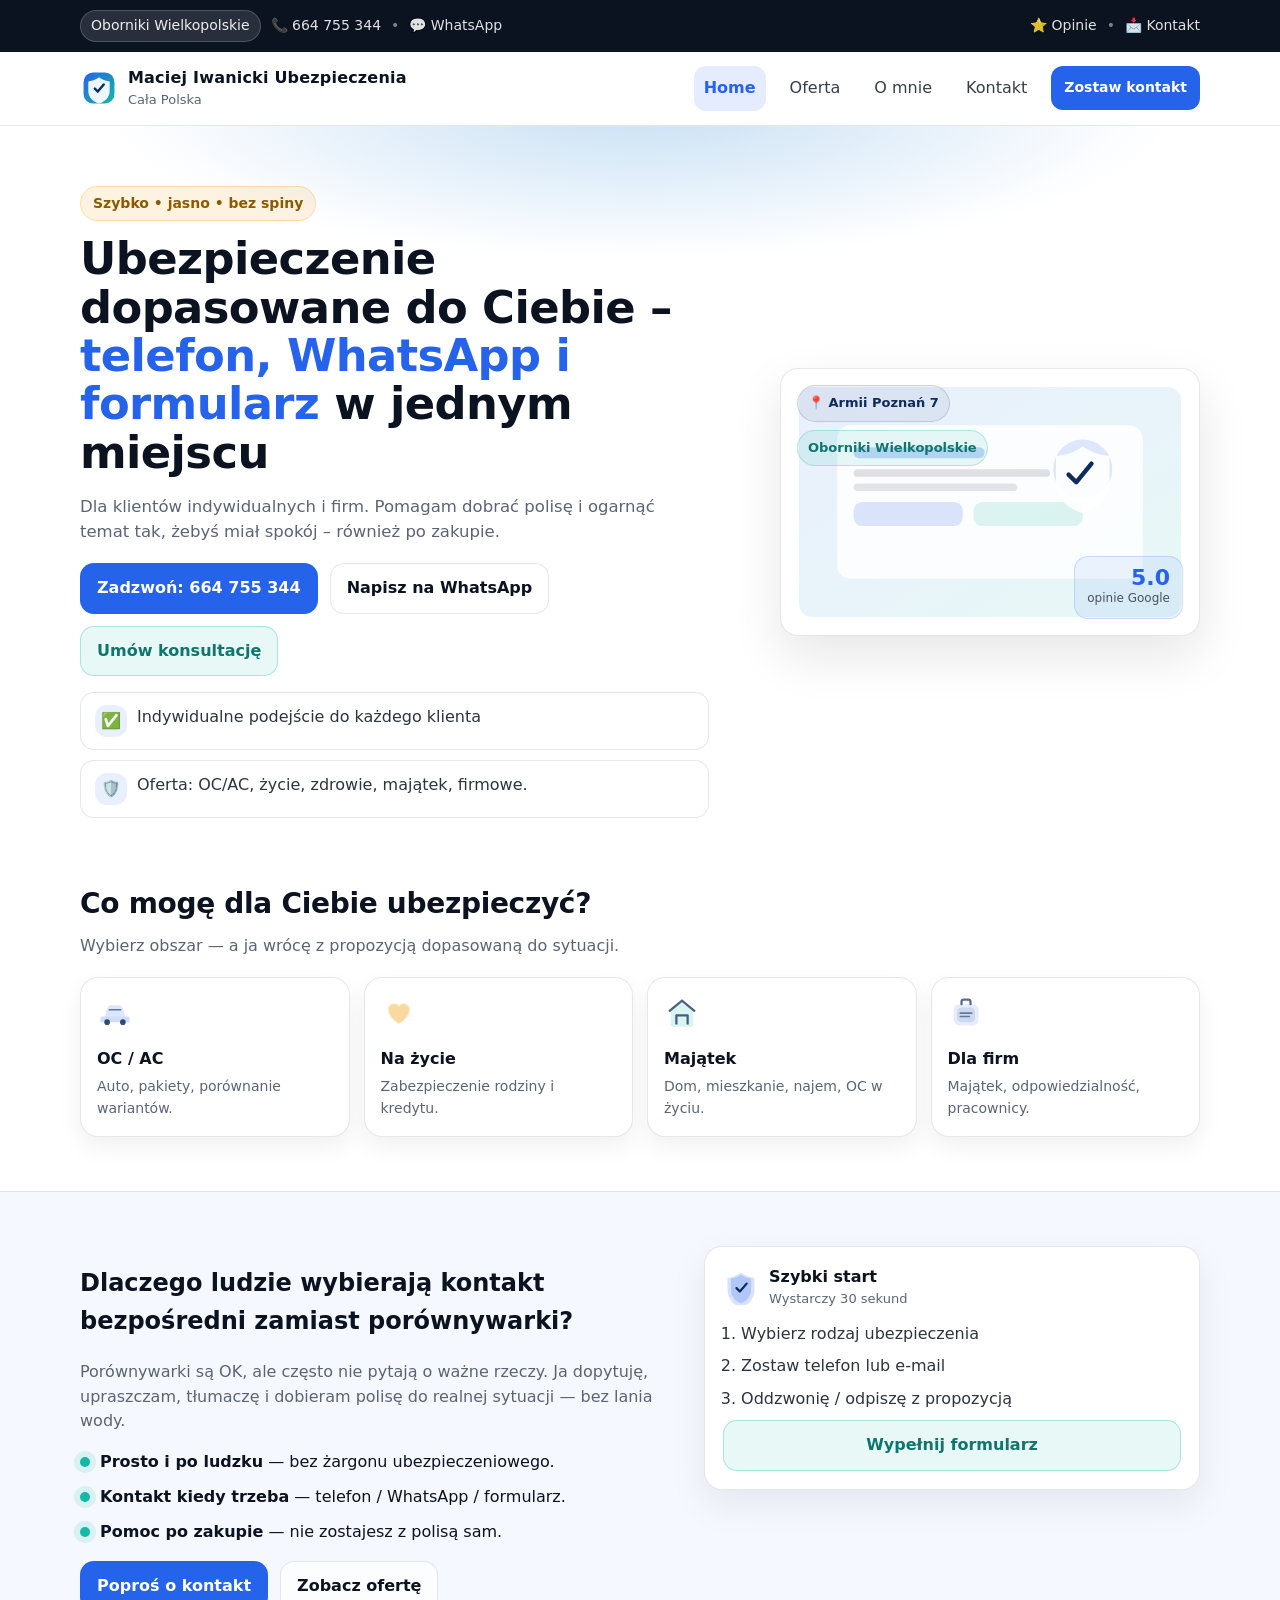
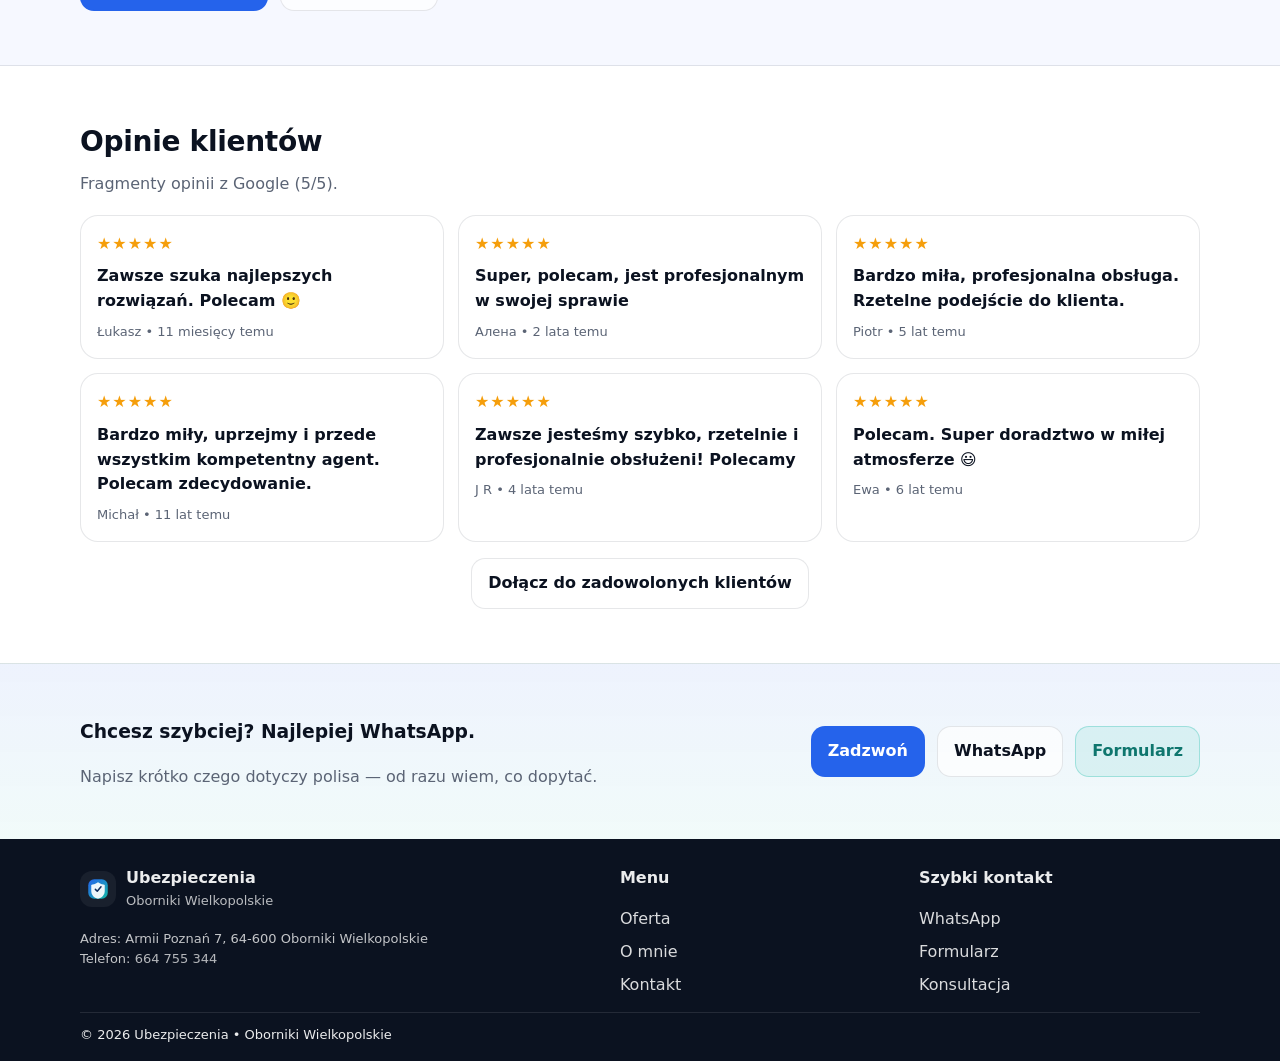
==== commit 4f6a59ac: "Update index.html" ====
--- a/index.html
+++ b/index.html
@@ -209,7 +209,7 @@
           <article class="review">
             <div class="review__stars">★★★★★</div>
             <div class="review__text">Zawsze szuka najlepszych rozwiązań. Polecam 🙂</div>
-            <div class="review__meta">Nowak • 11 miesięcy temu</div>
+            <div class="review__meta">Łukasz • 11 miesięcy temu</div>
           </article>
 
           <article class="review">
@@ -310,3 +310,4 @@
 </html>
 
 
+
